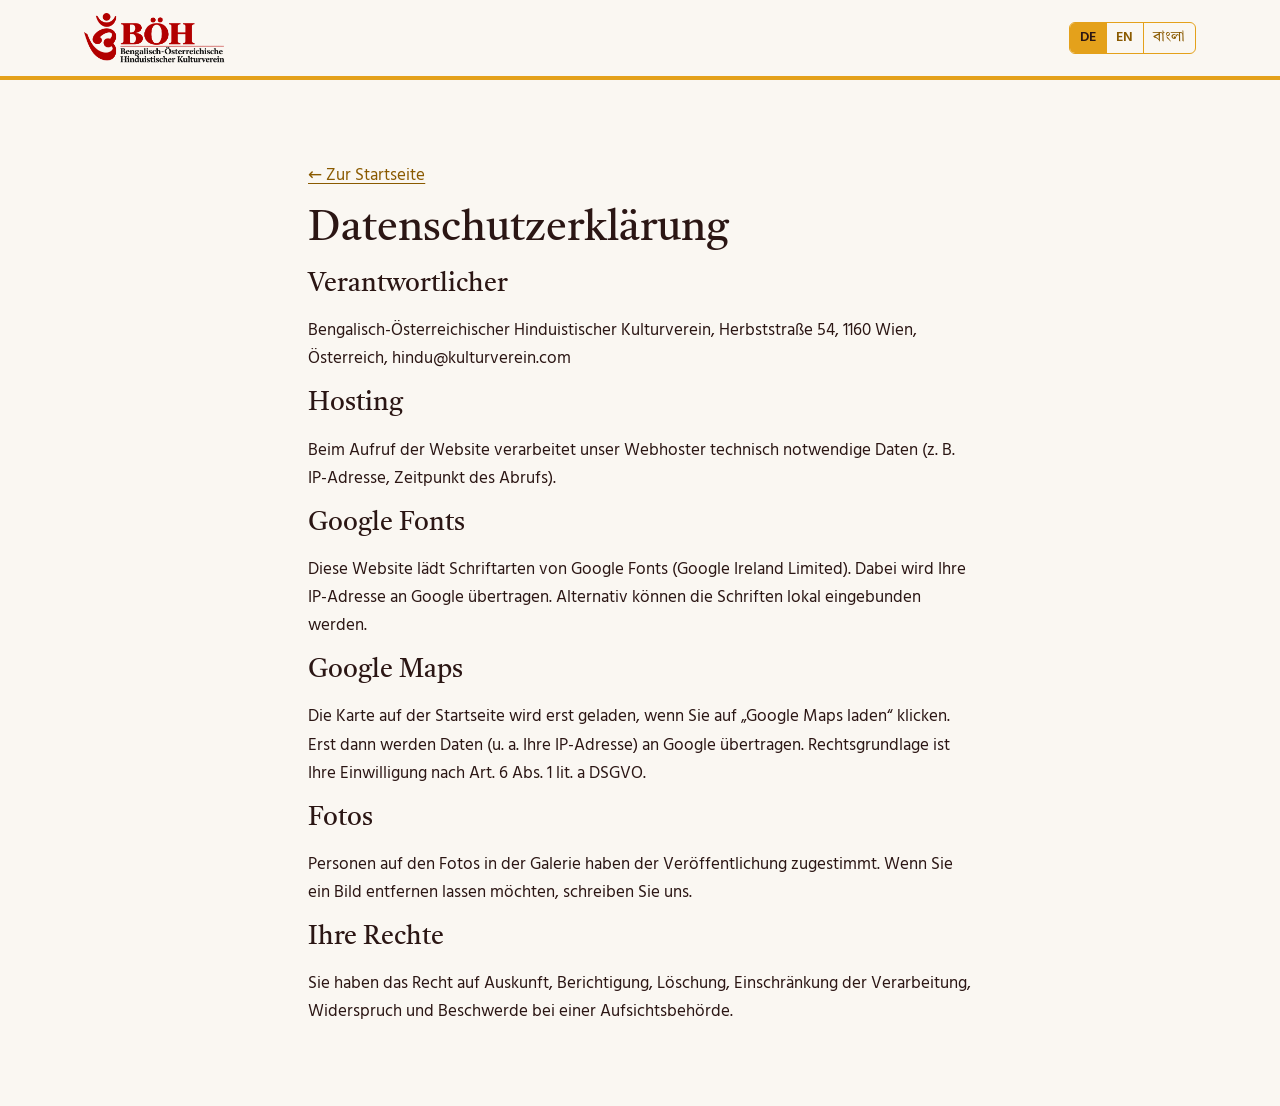
==== datenschutz.html @ 5b04f622 "removed typo and added additonal content" ====
<!DOCTYPE html>
<html lang="de" data-i18n-title="ds.pagetitle">
<head>
  <meta charset="utf-8">
  <meta name="viewport" content="width=device-width, initial-scale=1">
  <meta name="author" content="Oishik Roy">
  <meta name="theme-color" content="#E4A11B">
  <title>Datenschutz · Bengalisch-Österreichischer Hinduistischer Kulturverein</title>
  <link rel="stylesheet" href="https://fonts.googleapis.com/css2?family=Tiro+Bangla&family=Hind+Siliguri:wght@400;600&display=swap">
  <link rel="stylesheet" href="css/style.css">
</head>
<body>
  <header class="site-header">
    <div class="wrap header-inner">
      <a class="brand" href="index.html">
        <picture>
          <source srcset="images/logo-dunkel.png" media="(prefers-color-scheme: dark)">
          <img class="brand-logo" src="images/logo.png" width="545" height="200"
               alt="BÖH – Bengalisch-Österreichischer Hinduistischer Kulturverein – zur Startseite">
        </picture>
      </a>
      <div class="lang" role="group" aria-label="Sprache / Language / ভাষা">
        <button type="button" data-lang="de" lang="de" aria-pressed="true">DE</button>
        <button type="button" data-lang="en" lang="en" aria-pressed="false">EN</button>
        <button type="button" data-lang="bn" lang="bn" aria-pressed="false">বাংলা</button>
      </div>
    </div>
  </header>
  <main class="section">
    <div class="wrap about-inner">
      <p><a href="index.html" data-i18n="sub.back">← Zur Startseite</a></p>
      <h1 class="section-title" data-i18n="ds.title">Datenschutzerklärung</h1>
      <p class="sub-hinweis" data-i18n="sub.hinweis"></p>

      <h2 data-i18n="ds.verantwortlich.h">Verantwortlicher</h2>
      <p data-i18n="ds.verantwortlich.p">Bengalisch-Österreichischer Hinduistischer Kulturverein, Herbststraße 54, 1160 Wien, Österreich, hindu@kulturverein.com</p>

      <h2 data-i18n="ds.hosting.h">Hosting</h2>
      <p data-i18n="ds.hosting.p">Beim Aufruf der Website verarbeitet unser Webhoster technisch notwendige Daten (z. B. IP-Adresse, Zeitpunkt des Abrufs).</p>

      <h2>Google Fonts</h2>
      <p data-i18n="ds.fonts.p">Diese Website lädt Schriftarten von Google Fonts (Google Ireland Limited). Dabei wird Ihre IP-Adresse an Google übertragen. Alternativ können die Schriften lokal eingebunden werden.</p>

      <h2>Google Maps</h2>
      <p data-i18n="ds.maps.p">Die Karte auf der Startseite wird erst geladen, wenn Sie auf „Google Maps laden“ klicken. Erst dann werden Daten (u. a. Ihre IP-Adresse) an Google übertragen. Rechtsgrundlage ist Ihre Einwilligung nach Art. 6 Abs. 1 lit. a DSGVO.</p>

      <h2 data-i18n="ds.fotos.h">Fotos</h2>
      <p data-i18n="ds.fotos.p">Personen auf den Fotos in der Galerie haben der Veröffentlichung zugestimmt. Wenn Sie ein Bild entfernen lassen möchten, schreiben Sie uns.</p>

      <h2 data-i18n="ds.rechte.h">Ihre Rechte</h2>
      <p data-i18n="ds.rechte.p">Sie haben das Recht auf Auskunft, Berichtigung, Löschung, Einschränkung der Verarbeitung, Widerspruch und Beschwerde bei einer Aufsichtsbehörde.</p>
    </div>
  </main>
  <script src="js/i18n.js"></script>
  <script>I18N.init();</script>
</body>
</html>
---- css/style.css ----
/* ------------------------------------------------------------
   Farben: weißer Sari-Stoff mit goldgelbem Rand und
   Ringelblumen-Girlanden. Hier zentral änderbar.
   --akzent: Flächen, Rahmen, Linien
   --akzent-text: Text in Akzentfarbe (im hellen Modus dunkler, damit lesbar)
   --akzent-ink: Schrift auf Akzent-Flächen
   ------------------------------------------------------------ */
:root {
  --ground: #FAF7F2;      /* Sari-Weiß */
  --surface: #FFFFFF;
  --ink: #2B1614;         /* dunkles Braun-Schwarz */
  --muted: #6E5550;
  --akzent: #E4A11B;      /* Goldgelb */
  --akzent-text: #8A5A00;
  --akzent-ink: #2B1614;
  --marigold: #E4A11B;    /* Ringelblume */
  --line: #E8DCD3;
  --shadow: 0 1px 2px rgb(43 22 20 / .06), 0 8px 24px rgb(43 22 20 / .08);

  --font-display: "Tiro Bangla", "Noto Serif Bengali", Georgia, serif;
  --font-body: "Hind Siliguri", "Noto Sans Bengali", system-ui, sans-serif;

  --radius: 6px;
  color-scheme: light;
}

@media (prefers-color-scheme: dark) {
  :root {
    --ground: #1A1011;
    --surface: #24181A;
    --ink: #F4EAE2;
    --muted: #BFA9A2;
    --akzent: #F0B63E;
    --akzent-text: #F0B63E;
    --akzent-ink: #1A1011;
    --marigold: #F0B63E;
    --line: #3A2A2B;
    --shadow: 0 1px 2px rgb(0 0 0 / .3), 0 8px 24px rgb(0 0 0 / .3);
    color-scheme: dark;
  }
}

/* ------------------------------------------------------------ */

*, *::before, *::after { box-sizing: border-box; }

html {
  scroll-behavior: smooth;
  scroll-padding-top: 5rem;
  -webkit-text-size-adjust: 100%;   /* iOS: Schrift im Querformat nicht aufblähen */
  text-size-adjust: 100%;
}
body { -webkit-tap-highlight-color: rgb(228 161 27 / .2); }
@media (prefers-reduced-motion: reduce) { html { scroll-behavior: auto; } }

body {
  margin: 0;
  background: var(--ground);
  color: var(--ink);
  font-family: var(--font-body);
  font-size: 1.0625rem;
  line-height: 1.65;
}

img { max-width: 100%; display: block; }

a { color: var(--akzent-text); text-underline-offset: 3px; }
a:focus-visible, button:focus-visible {
  outline: 3px solid var(--akzent-text);
  outline-offset: 2px;
}

h1, h2, h3 {
  font-family: var(--font-display);
  font-weight: 400;
  line-height: 1.15;
  text-wrap: balance;
  margin: 0;
}

.wrap {
  width: 100%;
  max-width: 72rem;
  margin-inline: auto;
  padding-inline: 1.25rem;
}

/* ---------- Laal-Paar-Bordüre ---------- */
.laal-paar {
  height: 22px;
  background:
    linear-gradient(var(--ground), var(--ground)) 0 4px / 100% 2px no-repeat,
    linear-gradient(var(--ground), var(--ground)) 0 16px / 100% 2px no-repeat,
    var(--akzent);
}

/* ---------- Header ---------- */
.site-header {
  position: sticky;
  top: 0;
  z-index: 20;
  background: var(--ground);
  border-bottom: 4px solid var(--akzent);
}
.header-inner {
  display: flex;
  align-items: center;
  justify-content: space-between;
  gap: 1rem;
  padding-block: .75rem;
}
.brand {
  display: flex;
  flex-direction: column;
  text-decoration: none;
  color: var(--ink);
  line-height: 1.2;
}
.brand-logo { height: 52px; width: auto; }

.nav { display: flex; gap: 1.5rem; margin-left: auto; }

/* ---------- Sprachumschalter ---------- */
.lang {
  display: flex;
  border: 1.5px solid var(--akzent);
  border-radius: var(--radius);
  overflow: hidden;
  flex-shrink: 0;
}
.lang button {
  font: inherit;
  font-size: .85rem;
  font-weight: 600;
  line-height: 1;
  padding: .45rem .6rem;
  background: transparent;
  color: var(--akzent-text);
  border: 0;
  cursor: pointer;
}
.lang button + button { border-left: 1.5px solid var(--akzent); }
.lang button[lang="bn"] { font-family: var(--font-display); font-weight: 400; font-size: .95rem; }
.lang button:hover { background: rgb(228 161 27 / .15); }
.lang button[aria-pressed="true"] { background: var(--akzent); color: var(--akzent-ink); }

/* Auf Bengalisch steht der Festname schon in der Überschrift */
html[lang="bn"] .event-bn { display: none; }
html[lang="bn"] body { line-height: 1.75; }
.nav a {
  color: var(--ink);
  text-decoration: none;
  font-weight: 500;
  padding-block: .25rem;
  border-bottom: 2px solid transparent;
}
.nav a:hover { border-bottom-color: var(--marigold); }

.nav-toggle {
  display: none;
  font: inherit;
  font-weight: 600;
  background: none;
  border: 1.5px solid var(--ink);
  color: var(--ink);
  border-radius: var(--radius);
  padding: .35rem .8rem;
  cursor: pointer;
}

/* Bis Tablet-Breite: Menü hinter „Menü“-Button (auf EN/বাংলা sind die Menüpunkte länger) */
@media (max-width: 1000px) {
  .nav-toggle { display: block; }
  .lang { margin-left: auto; }
  .nav {
    display: none;
    position: absolute;
    top: 100%;
    left: 0;
    right: 0;
    flex-direction: column;
    gap: 0;
    background: var(--ground);
    border-bottom: 4px solid var(--akzent);
    padding: .5rem 1.25rem 1rem;
  }
  .nav.open { display: flex; }
  .nav a { padding-block: .85rem; border-bottom: 1px solid var(--line); font-size: 1.1rem; }
  .nav a:last-child { border-bottom: 0; }
}

@media (max-width: 600px) {
  .brand-logo { height: 42px; }
  .header-inner { gap: .6rem; }
}
@media (max-width: 380px) {
  .brand-logo { height: 32px; }
  .lang button { padding-inline: .45rem; }
}

/* ---------- Touch-Geräte: Finger-freundliche Flächen ---------- */
@media (pointer: coarse) {
  .lang button, .nav-toggle { min-height: 44px; }
  .lang button { min-width: 44px; }
  .btn { padding-block: .85rem; }
  .contact-line a { padding-block: .4rem; }
}

/* ---------- Buttons ---------- */
.btn {
  display: inline-block;
  font: inherit;
  font-weight: 600;
  text-decoration: none;
  padding: .7rem 1.4rem;
  border-radius: var(--radius);
  border: 2px solid var(--akzent);
  cursor: pointer;
  transition: background .15s, color .15s;
}
.btn-primary { background: var(--akzent); color: var(--akzent-ink); }
.btn-ghost { background: transparent; color: var(--akzent-text); }
@media (hover: hover) {
  .btn-primary:hover { background: transparent; color: var(--akzent-text); }
  .btn-ghost:hover { background: var(--akzent); color: var(--akzent-ink); }
}

/* ---------- Hero ---------- */
.hero {
  position: relative;
  padding-block: 4rem 3.5rem;
  overflow: hidden;
  /* Hintergrundbild, links abgedunkelt damit der Text lesbar bleibt.
     Im Hero immer helle Schrift, auch im hellen Modus. */
  --ink: #F7EEE6;
  --muted: #E3D2C8;
  --akzent: #F0B63E;
  --akzent-text: #F0B63E;
  --akzent-ink: #1A1011;
  color: var(--ink);
  background:
    linear-gradient(90deg, rgb(20 8 8 / .8) 0%, rgb(20 8 8 / .62) 50%, rgb(20 8 8 / .45) 100%),
    /* vergrößert und rechtsbündig, damit die Figur links steht und nicht hinter dem Rad */
    url("../images/hero-durga.jpg") right 10% / 140% auto no-repeat,
    #2A0E0E;
}
@media (max-width: 760px) {
  .hero {
    background-image: linear-gradient(rgb(20 8 8 / .7), rgb(20 8 8 / .82)), url("../images/hero-durga.jpg");
    background-size: auto, cover;
    background-position: center, center 30%;
  }
}
.hero-inner {
  position: relative;   /* Inhalt vor den Shiuli-Blüten */
  display: grid;
  grid-template-columns: 1.3fr 1fr;
  align-items: center;
  gap: 2rem;
}
.greeting {
  font-family: var(--font-display);
  font-size: clamp(1.5rem, 3vw, 2rem);
  color: var(--akzent-text);
  margin: 0 0 .25rem;
}
.hero h1 { font-size: clamp(2.6rem, 7vw, 4.75rem); }
.hero-dates {
  margin: .75rem 0 0;
  font-weight: 600;
  color: var(--muted);
  letter-spacing: .02em;
}
.lead { max-width: 34rem; margin: 1.25rem 0 0; }
.hero-actions { display: flex; flex-wrap: wrap; gap: .75rem; margin-top: 1.75rem; }
.countdown {
  margin: 1.25rem 0 0;
  font-size: .95rem;
  color: var(--muted);
}
.countdown strong { color: var(--akzent-text); font-variant-numeric: tabular-nums; }

.hero-art { color: var(--marigold); justify-self: center; display: grid; width: min(100%, 360px); }
/* Rad und Durga-Gesicht liegen übereinander; nur das Rad dreht sich */
.hero-art > * { grid-area: 1 / 1; }
.hero-art > svg { width: 100%; height: auto; }
.alpana { opacity: .9; }
.hero-art > .durga-face {
  width: 36%; place-self: center;   /* füllt den inneren Kreis des Rads */
  filter: drop-shadow(0 2px 6px rgb(0 0 0 / .25));
}
@media (prefers-reduced-motion: no-preference) {
  .alpana { animation: turn 60s linear infinite; }
  .mond-oberflaeche { animation: turn 45s linear infinite; }
  .sternschnuppen span:nth-child(1) { animation: sternschnuppe 4s ease-in 1s infinite; }
  .sternschnuppen span:nth-child(2) { animation: sternschnuppe 5.5s ease-in 2.5s infinite; }
  .sternschnuppen span:nth-child(3) { animation: sternschnuppe 7s ease-in 4s infinite; }
  @keyframes sternschnuppe {
    0%   { opacity: 0; transform: rotate(-32deg) translateX(0); }
    3%   { opacity: 1; }
    14%  { opacity: 0; transform: rotate(-32deg) translateX(-380px); }
    100% { opacity: 0; transform: rotate(-32deg) translateX(-380px); }
  }
  @keyframes turn { to { transform: rotate(360deg); } }
}

@media (max-width: 760px) {
  .hero { padding-block: 2.5rem; }
  .hero-inner { grid-template-columns: 1fr; }
  .hero-art { order: -1; }
  .hero-art { width: 180px; }
}

/* ---------- Sektionen ---------- */
.section { padding-block: 4rem; }
@media (max-width: 600px) { .section { padding-block: 2.75rem; } }
.section-title {
  font-size: clamp(1.9rem, 4vw, 2.6rem);
  margin-bottom: 1rem;
}
.section-intro { max-width: 40rem; color: var(--muted); margin: 0 0 2rem; }

.about-inner { max-width: 44rem; }
/* Hinweis „Deutsche Fassung ist verbindlich“ – nur in EN/BN gefüllt */
.sub-hinweis { font-size: .9rem; font-style: italic; color: var(--muted); }
.sub-hinweis:empty { display: none; }
.about-grid {
  display: grid;
  grid-template-columns: 1fr 1fr;
  gap: 3rem;
  align-items: center;
}
.about-photo { margin: 0 12px 12px 0; }
.about-photo img {
  width: 100%;
  height: auto;
  border-radius: var(--radius);
  box-shadow: 12px 12px 0 var(--akzent);   /* goldener Versatz-Rahmen */
}
@media (max-width: 760px) {
  .about-grid { grid-template-columns: 1fr; gap: 2rem; }
}
.about p { margin: 0 0 1rem; }

/* ---------- Feste ---------- */
.events {
  display: grid;
  grid-template-columns: repeat(2, 1fr);
  gap: 1.25rem;
}
/* Feste: dunkler Nachthimmel mit Shiva rechts, gedimmt.
   Wie im Hero immer helle Schrift; Karten halbtransparent. */
.feste {
  --ink: #F4EAE2;
  --muted: #C8B9C6;
  --surface: rgb(18 12 28 / .6);
  --line: rgb(255 255 255 / .12);
  --akzent: #F0B63E;
  --akzent-text: #F0B63E;
  --akzent-ink: #1A1011;
  --shadow: 0 8px 24px rgb(0 0 0 / .35);
  color: var(--ink);
  position: relative;
  isolation: isolate;
  background: #0B0A17;
}
/* Shiva-Bild als eigene Ebene: so hoch wie der Abschnitt, rechtsbündig,
   nach links weich ausgeblendet (keine harte Bildkante) */
.feste::before,
.feste::after {
  content: "";
  position: absolute;
  z-index: -1;
  pointer-events: none;
}
.feste::before {
  top: 0;
  bottom: 0;
  right: 0;
  aspect-ratio: 736 / 1309;
  background: url("../images/feste-shiva.jpg") center / cover no-repeat;
  -webkit-mask-image: linear-gradient(to right, transparent 0%, #000 55%);
  mask-image: linear-gradient(to right, transparent 0%, #000 55%);
}
/* Abdunkelung darüber: links stärker (Text), rechts schwächer (Shiva).
   Oben und unten zusätzlich ein weicher Übergang zwischen Seitenfarbe und
   Nachthimmel (viele Stufen mit sanft abnehmender Deckkraft, damit keine
   Streifen entstehen) */
.feste {
  --daemmerung-stufen:
    var(--ground) 0%,
    color-mix(in srgb, var(--ground) 90%, transparent) 12%,
    color-mix(in srgb, var(--ground) 72%, transparent) 28%,
    color-mix(in srgb, var(--ground) 50%, transparent) 45%,
    color-mix(in srgb, var(--ground) 28%, transparent) 62%,
    color-mix(in srgb, var(--ground) 12%, transparent) 80%,
    transparent 100%;
  --daemmerung-oben: linear-gradient(to bottom, var(--daemmerung-stufen)) top / 100% 280px no-repeat;
  --daemmerung-unten: linear-gradient(to top, var(--daemmerung-stufen)) bottom / 100% 280px no-repeat;
  padding-block: calc(4rem + 150px);   /* Platz für die Übergänge über und unter dem Inhalt */
}
@media (max-width: 600px) { .feste { padding-block: calc(2.75rem + 120px); } }
.feste::after {
  inset: 0;
  background:
    var(--daemmerung-oben),
    var(--daemmerung-unten),
    linear-gradient(90deg, rgb(8 7 18 / .92) 0%, rgb(8 7 18 / .7) 45%, rgb(8 7 18 / .3) 100%);
}
.feste .wrap { position: relative; }
.mond {
  position: absolute;
  top: -.5rem;
  right: 1.25rem;
  width: clamp(64px, 9vw, 120px);
  height: auto;
  filter: drop-shadow(0 0 22px rgb(255 240 205 / .35));
  pointer-events: none;
}
.mond-oberflaeche { transform-origin: 50px 50px; }

/* Sternschnuppen: fliegen von rechts oben nach links unten, Kopf vorn, Schweif hinten.
   Unterschiedliche Takte, damit es zufällig wirkt. Ohne Animation unsichtbar. */
.sternschnuppen {
  position: absolute;
  top: -2rem;
  right: 0;
  width: min(70%, 620px);
  height: 300px;
  overflow: hidden;
  pointer-events: none;
}
.sternschnuppen span {
  position: absolute;
  width: 120px;
  height: 2px;
  border-radius: 2px;
  background: linear-gradient(90deg, #FFF8E6, rgb(255 248 230 / 0));
  opacity: 0;
  transform: rotate(-32deg);
  transform-origin: left center;
}
.sternschnuppen span::before {   /* leuchtender Kopf */
  content: "";
  position: absolute;
  left: -2px;
  top: -2px;
  width: 6px;
  height: 6px;
  border-radius: 50%;
  background: #FFFDF5;
  box-shadow: 0 0 8px 2px rgb(255 245 215 / .8);
}
.sternschnuppen span:nth-child(1) { top: 30px;  right: 4%; }
.sternschnuppen span:nth-child(2) { top: 110px; right: 30%; width: 90px; }
.sternschnuppen span:nth-child(3) { top: 10px;  right: 48%; width: 150px; }
@media (max-width: 480px) {
  .mond { width: 52px; top: 0; }
  .feste .section-title { padding-right: 64px; }   /* Platz für den Mond */
}

@media (max-width: 760px) {
  /* Handy: Bild füllt den Abschnitt, gleichmäßig abgedunkelt */
  .feste::before { left: 0; aspect-ratio: auto; -webkit-mask-image: none; mask-image: none; }
  .feste::after {
    background:
      var(--daemmerung-oben),
      var(--daemmerung-unten),
      rgb(8 7 18 / .82);
  }
}

/* ---------- Sanftes Einblenden beim Scrollen (Klasse setzt main.js) ---------- */
.reveal { transition: opacity .8s ease, transform .8s ease; }
.reveal:not(.sichtbar) { opacity: 0; transform: translateY(28px); }
.mond.reveal { transition-duration: 1.8s; }
.btn.reveal { transition: opacity .8s ease, transform .8s ease, background .15s, color .15s; }
.mond.reveal:not(.sichtbar) { transform: translateY(60px); }   /* Mondaufgang */

.event {
  display: grid;
  grid-template-columns: 5.5rem 1fr;
  gap: 1.25rem;
  padding: 1.5rem;
  background: var(--surface);
  border: 1px solid var(--line);
  border-radius: var(--radius);
}
.event-featured {
  grid-column: 1 / -1;
  border: 2px solid var(--akzent);
  box-shadow: var(--shadow);
}

/* Shiuli-Blüten: fallen über den ganzen Hero, hinter dem Inhalt, pendeln und drehen sich.
   Unterschiedliche Takte, damit es zufällig wirkt. Ohne Animation unsichtbar. */
.shiuli {
  position: absolute;
  inset: 0;
  z-index: 0;
  pointer-events: none;
  /* Hinter dem Text (linke Spalte) nur zart, damit nichts die Schrift stört */
  -webkit-mask-image: linear-gradient(90deg, rgb(0 0 0 / .18) 0%, rgb(0 0 0 / .18) 52%, #000 64%);
          mask-image: linear-gradient(90deg, rgb(0 0 0 / .18) 0%, rgb(0 0 0 / .18) 52%, #000 64%);
}
.hero-inner { z-index: 1; }
@media (max-width: 760px) {
  /* Handy: Text geht über die ganze Breite, Blüten überall zart */
  .shiuli { -webkit-mask-image: none; mask-image: none; opacity: .3; }
}
.shiuli span {
  position: absolute;
  top: -28px;
  width: 20px;
  height: 20px;
  opacity: 0;
  background: url("data:image/svg+xml,%3Csvg xmlns='http://www.w3.org/2000/svg' viewBox='-12 -12 24 24'%3E%3Cg fill='%23FFFDF7'%3E%3Cellipse cy='-5.5' rx='3' ry='5.5'/%3E%3Cellipse cy='-5.5' rx='3' ry='5.5' transform='rotate(72)'/%3E%3Cellipse cy='-5.5' rx='3' ry='5.5' transform='rotate(144)'/%3E%3Cellipse cy='-5.5' rx='3' ry='5.5' transform='rotate(216)'/%3E%3Cellipse cy='-5.5' rx='3' ry='5.5' transform='rotate(288)'/%3E%3C/g%3E%3Ccircle r='2.6' fill='%23F07A1A'/%3E%3C/svg%3E") center / contain no-repeat;
  filter: drop-shadow(0 1px 2px rgb(0 0 0 / .35));
}
.shiuli span:nth-child(1)  { left: 4%; }
.shiuli span:nth-child(2)  { left: 12%; width: 16px; height: 16px; }
.shiuli span:nth-child(3)  { left: 20%; width: 22px; height: 22px; }
.shiuli span:nth-child(4)  { left: 28%; width: 15px; height: 15px; }
.shiuli span:nth-child(5)  { left: 36%; width: 18px; height: 18px; }
.shiuli span:nth-child(6)  { left: 44%; width: 21px; height: 21px; }
.shiuli span:nth-child(7)  { left: 52%; width: 16px; height: 16px; }
.shiuli span:nth-child(8)  { left: 60%; width: 19px; height: 19px; }
.shiuli span:nth-child(9)  { left: 68%; width: 17px; height: 17px; }
.shiuli span:nth-child(10) { left: 76%; width: 22px; height: 22px; }
.shiuli span:nth-child(11) { left: 84%; width: 15px; height: 15px; }
.shiuli span:nth-child(12) { left: 93%; width: 20px; height: 20px; }
@media (prefers-reduced-motion: no-preference) {
  .shiuli span:nth-child(1)  { animation: shiuli 11s linear 2s infinite; }
  .shiuli span:nth-child(2)  { animation: shiuli 13s linear 7s infinite; }
  .shiuli span:nth-child(3)  { animation: shiuli 10s linear .5s infinite; }
  .shiuli span:nth-child(4)  { animation: shiuli 12s linear 5s infinite; }
  .shiuli span:nth-child(5)  { animation: shiuli 9s linear 3s infinite; }
  .shiuli span:nth-child(6)  { animation: shiuli 11s linear 8.5s infinite; }
  .shiuli span:nth-child(7)  { animation: shiuli 13s linear 1s infinite; }
  .shiuli span:nth-child(8)  { animation: shiuli 10s linear 6s infinite; }
  .shiuli span:nth-child(9)  { animation: shiuli 12s linear 9.5s infinite; }
  .shiuli span:nth-child(10) { animation: shiuli 10s linear 4s infinite; }
  .shiuli span:nth-child(11) { animation: shiuli 14s linear 2.5s infinite; }
  .shiuli span:nth-child(12) { animation: shiuli 11s linear 7.5s infinite; }
  @keyframes shiuli {
    0%   { opacity: 0; transform: translate(0, 0) rotate(0deg); }
    8%   { opacity: .95; }
    25%  { transform: translate(-22px, 160px) rotate(90deg); }
    50%  { transform: translate(16px, 320px) rotate(200deg); }
    75%  { transform: translate(-14px, 480px) rotate(290deg); }
    88%  { opacity: .9; }
    100% { opacity: 0; transform: translate(10px, 640px) rotate(380deg); }
  }
}
.event-date {
  display: flex;
  flex-direction: column;
  align-items: center;
  justify-content: center;
  align-self: start;
  aspect-ratio: 1;
  border: 2px solid var(--marigold);
  border-radius: 50%;
  text-align: center;
  line-height: 1.1;
}
.event-date .day {
  font-family: var(--font-display);
  font-size: 1.2rem;
  color: var(--akzent-text);
  font-variant-numeric: tabular-nums;
}
.event-date .month { font-size: .72rem; text-transform: uppercase; letter-spacing: .08em; color: var(--muted); }
.event-bn { font-family: var(--font-display); color: var(--akzent-text); margin: 0; }
.event h3 { font-size: 1.6rem; margin: .1rem 0 .5rem; }
.event p { margin: 0; }
.event.past { opacity: .55; }

.schedule {
  list-style: none;
  margin: 1.25rem 0 0;
  padding: 0;
  display: grid;
  gap: .4rem;
}
.schedule li {
  display: grid;
  grid-template-columns: 5.5rem 1fr;
  gap: .75rem;
  padding-bottom: .4rem;
  border-bottom: 1px dashed var(--line);
}
.schedule span { font-weight: 600; font-variant-numeric: tabular-nums; }

@media (max-width: 760px) {
  .events { grid-template-columns: 1fr; }
  .event { grid-template-columns: 1fr; gap: .75rem; }
  .event-date { width: 5rem; }
  .schedule li { grid-template-columns: 1fr; gap: 0; }
}

/* ---------- Galerie ---------- */
.gallery {
  display: grid;
  grid-template-columns: repeat(3, 1fr);
  gap: 1rem;
}
.gallery figure { margin: 0; }
.gallery-item {
  display: block;
  width: 100%;
  padding: 0;
  border: 0;
  background: none;
  cursor: zoom-in;
  border-radius: var(--radius);
  overflow: hidden;
}
.gallery-item img {
  width: 100%;
  height: auto;
  aspect-ratio: 4 / 3;
  object-fit: cover;
  transition: transform .3s;
}
@media (hover: hover) {
  .gallery-item:hover img { transform: scale(1.04); }
}
.gallery figcaption { font-size: .9rem; color: var(--muted); margin-top: .4rem; }

@media (max-width: 900px) { .gallery { grid-template-columns: repeat(2, 1fr); } }
@media (max-width: 480px) { .gallery { grid-template-columns: 1fr; } }

/* ---------- Lightbox ---------- */
.lightbox {
  position: fixed;
  inset: 0;
  z-index: 50;
  display: flex;
  align-items: center;
  justify-content: center;
  gap: 1rem;
  padding: 1rem;
  background: rgb(20 10 10 / .92);
}
.lightbox[hidden] { display: none; }
.lightbox figure { margin: 0; max-width: min(1100px, 100%); }
.lightbox img {
  max-height: 80vh;
  max-height: 80dvh;   /* Handy: berücksichtigt ein-/ausfahrende Browserleiste */
  margin-inline: auto;
  border-radius: var(--radius);
  touch-action: pan-y;
  user-select: none;
}
.lightbox figcaption { color: #F4EAE2; text-align: center; margin-top: .75rem; }
.lb-close, .lb-nav {
  background: none;
  border: 0;
  color: #F4EAE2;
  font-size: 2.5rem;
  line-height: 1;
  cursor: pointer;
  padding: .25rem .75rem;
}
.lb-close { position: absolute; top: 1rem; right: 1rem; }
@media (max-width: 600px) {
  .lb-nav { position: absolute; bottom: 1rem; }
  .lb-prev { left: 1rem; }
  .lb-next { right: 1rem; }
}

/* ---------- Tempel & Karte ---------- */
.temple { background: var(--surface); border-block: 1px solid var(--line); }
.temple-inner {
  display: grid;
  grid-template-columns: 1fr 1.4fr;
  gap: 2.5rem;
  align-items: start;
}
.address-card {
  font-style: normal;
  display: grid;
  grid-template-columns: auto 1fr;
  column-gap: 1rem;
  padding: 1.5rem 1.5rem 1.4rem;
  margin: .5rem 0 1.75rem;
  background: var(--ground);
  border: 1px solid var(--line);
  border-left: 6px solid var(--akzent);
  border-radius: var(--radius);
  box-shadow: var(--shadow);
}
.address-card > * { grid-column: 2; }
.address-card svg {
  grid-column: 1;
  grid-row: 1 / span 4;
  width: 2.25rem;
  height: 2.25rem;
  margin-top: .15rem;
  color: var(--akzent-text);
}
.addr-label {
  font-size: .75rem;
  text-transform: uppercase;
  letter-spacing: .1em;
  color: var(--muted);
  font-weight: 600;
}
.addr-street {
  font-family: var(--font-display);
  font-size: clamp(1.7rem, 3.2vw, 2.1rem);
  line-height: 1.15;
  margin-top: .15rem;
}
.addr-city { font-size: 1.2rem; }
.addr-name { font-size: .9rem; color: var(--muted); margin-top: .6rem; }

.map {
  aspect-ratio: 4 / 3;
  max-width: 100%;
  border: 2px solid var(--akzent);
  border-radius: var(--radius);
  overflow: hidden;
  background:
    repeating-linear-gradient(45deg, transparent 0 14px, rgb(228 161 27 / .1) 14px 15px),
    var(--ground);
}
.map iframe { width: 100%; height: 100%; border: 0; display: block; }
.map-consent {
  height: 100%;
  display: flex;
  flex-direction: column;
  align-items: center;
  justify-content: center;
  text-align: center;
  padding: 1.5rem;
  gap: .25rem;
}
.map-consent p { margin: 0 0 .5rem; max-width: 26rem; font-size: .95rem; }

@media (max-width: 760px) {
  .temple-inner { grid-template-columns: 1fr; }
  .map { aspect-ratio: 1; }
}

/* ---------- Kontakt ---------- */
.contact { max-width: 44rem; }
.contact-line {
  display: flex;
  flex-wrap: wrap;
  gap: .25rem 1rem;
  align-items: baseline;
  margin: .5rem 0;
}
.contact-line span {
  min-width: 5rem;
  font-size: .75rem;
  text-transform: uppercase;
  letter-spacing: .1em;
  color: var(--muted);
  font-weight: 600;
}
.contact-line a { font-size: 1.15rem; }
.contact-tech { margin-top: 1.5rem; }
.contact-tech a { overflow-wrap: anywhere; }

/* ---------- Footer ---------- */
.site-footer {
  background: var(--akzent);
  color: var(--akzent-ink);
  padding-block: 1.25rem;
  border-top: 6px double var(--akzent-text);
}
.footer-inner {
  display: flex;
  flex-wrap: wrap;
  justify-content: space-between;
  align-items: center;
  gap: .5rem 2rem;
}
.footer-inner p { margin: 0; }
.footer-bn { font-family: var(--font-display); font-size: 1.3rem; }
.site-footer a { color: inherit; }
.footer-inner .footer-credit {
  flex-basis: 100%;
  margin-top: .25rem;
  padding-top: .6rem;
  border-top: 1px solid color-mix(in srgb, currentColor 35%, transparent);
  text-align: center;
  font-size: .9rem;
  font-weight: 600;
  letter-spacing: .03em;
}
.footer-credit a { text-decoration-thickness: 2px; text-underline-offset: 3px; }
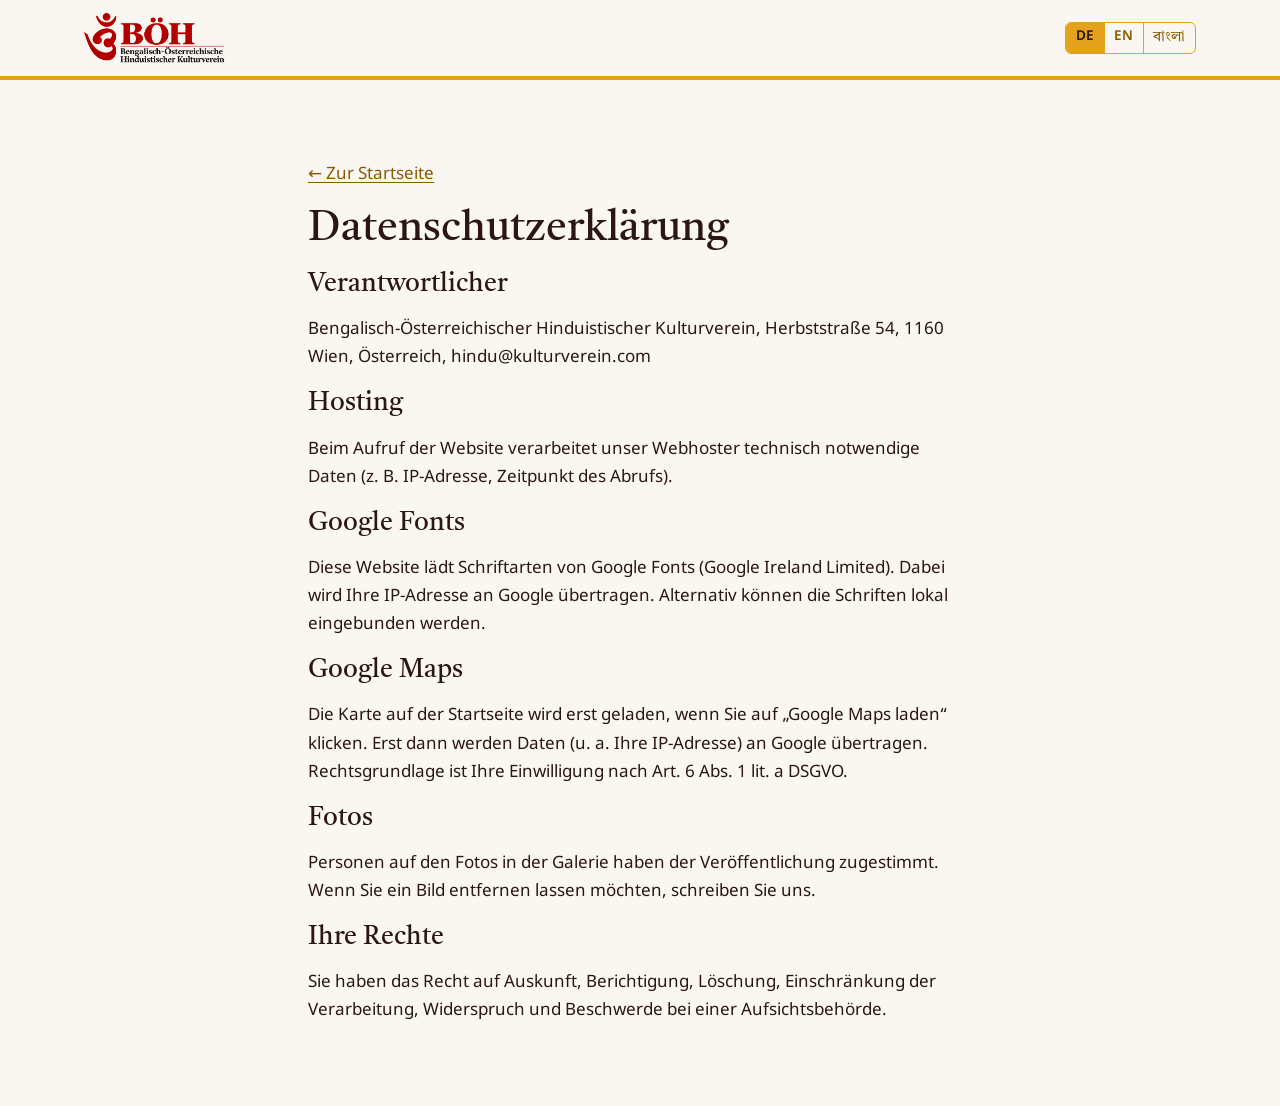
==== commit e9c68f02: "added tel numbers and opening times, fixed numbers in bengali translation" ====
--- a/datenschutz.html
+++ b/datenschutz.html
@@ -7,6 +7,7 @@
   <meta name="theme-color" content="#E4A11B">
   <title>Datenschutz · Bengalisch-Österreichischer Hinduistischer Kulturverein</title>
   <link rel="stylesheet" href="https://fonts.googleapis.com/css2?family=Tiro+Bangla&family=Hind+Siliguri:wght@400;600&display=swap">
+  <link rel="stylesheet" href="https://fonts.googleapis.com/css2?family=Noto+Sans+Bengali:wght@400;600&text=%E0%A7%A6%E0%A7%A7%E0%A7%A8%E0%A7%A9%E0%A7%AA%E0%A7%AB%E0%A7%AC%E0%A7%AD%E0%A7%AE%E0%A7%AF&display=swap">
   <link rel="stylesheet" href="css/style.css">
 </head>
 <body>
--- a/css/style.css
+++ b/css/style.css
@@ -18,7 +18,9 @@
   --shadow: 0 1px 2px rgb(43 22 20 / .06), 0 8px 24px rgb(43 22 20 / .08);
 
   --font-display: "Tiro Bangla", "Noto Serif Bengali", Georgia, serif;
-  --font-body: "Hind Siliguri", "Noto Sans Bengali", system-ui, sans-serif;
+  /* Noto Sans Bengali wird nur mit den Ziffern ০–৯ geladen: Die ১ von Hind Siliguri
+     ist kaum von der ৬ zu unterscheiden. Alle anderen Zeichen kommen aus Hind Siliguri. */
+  --font-body: "Noto Sans Bengali", "Hind Siliguri", system-ui, sans-serif;
 
   --radius: 6px;
   color-scheme: light;
@@ -295,6 +297,13 @@
   .sternschnuppen span:nth-child(1) { animation: sternschnuppe 4s ease-in 1s infinite; }
   .sternschnuppen span:nth-child(2) { animation: sternschnuppe 5.5s ease-in 2.5s infinite; }
   .sternschnuppen span:nth-child(3) { animation: sternschnuppe 7s ease-in 4s infinite; }
+  .sternschnuppen span:nth-child(4) { animation: sternschnuppe 6.3s ease-in 3.2s infinite; }
+  .sternschnuppen span:nth-child(5) { animation: sternschnuppe 8.5s ease-in 5.5s infinite; }
+  .sternschnuppen span:nth-child(6) { animation: sternschnuppe 4.7s ease-in 0.3s infinite; }
+  .sternschnuppen span:nth-child(7) { animation: sternschnuppe 9.2s ease-in 6.8s infinite; }
+  .sternschnuppen span:nth-child(8) { animation: sternschnuppe 7.7s ease-in 1.8s infinite; }
+  .sternschnuppen span:nth-child(9) { animation: sternschnuppe 10.4s ease-in 7.5s infinite; }
+  .sternschnuppen span:nth-child(10) { animation: sternschnuppe 5.9s ease-in 4.6s infinite; }
   @keyframes sternschnuppe {
     0%   { opacity: 0; transform: rotate(-32deg) translateX(0); }
     3%   { opacity: 1; }
@@ -454,6 +463,13 @@
 .sternschnuppen span:nth-child(1) { top: 30px;  right: 4%; }
 .sternschnuppen span:nth-child(2) { top: 110px; right: 30%; width: 90px; }
 .sternschnuppen span:nth-child(3) { top: 10px;  right: 48%; width: 150px; }
+.sternschnuppen span:nth-child(4) { top: 70px;  right: 62%; width: 100px; }
+.sternschnuppen span:nth-child(5) { top: 160px; right: 12%; width: 80px; }
+.sternschnuppen span:nth-child(6) { top: 50px;  right: 20%; width: 130px; }
+.sternschnuppen span:nth-child(7) { top: 130px; right: 75%; width: 70px; }
+.sternschnuppen span:nth-child(8) { top: 90px;  right: 40%; width: 110px; }
+.sternschnuppen span:nth-child(9) { top: 20px;  right: 85%; width: 90px; }
+.sternschnuppen span:nth-child(10) { top: 190px; right: 52%; width: 120px; }
 @media (max-width: 480px) {
   .mond { width: 52px; top: 0; }
   .feste .section-title { padding-right: 64px; }   /* Platz für den Mond */
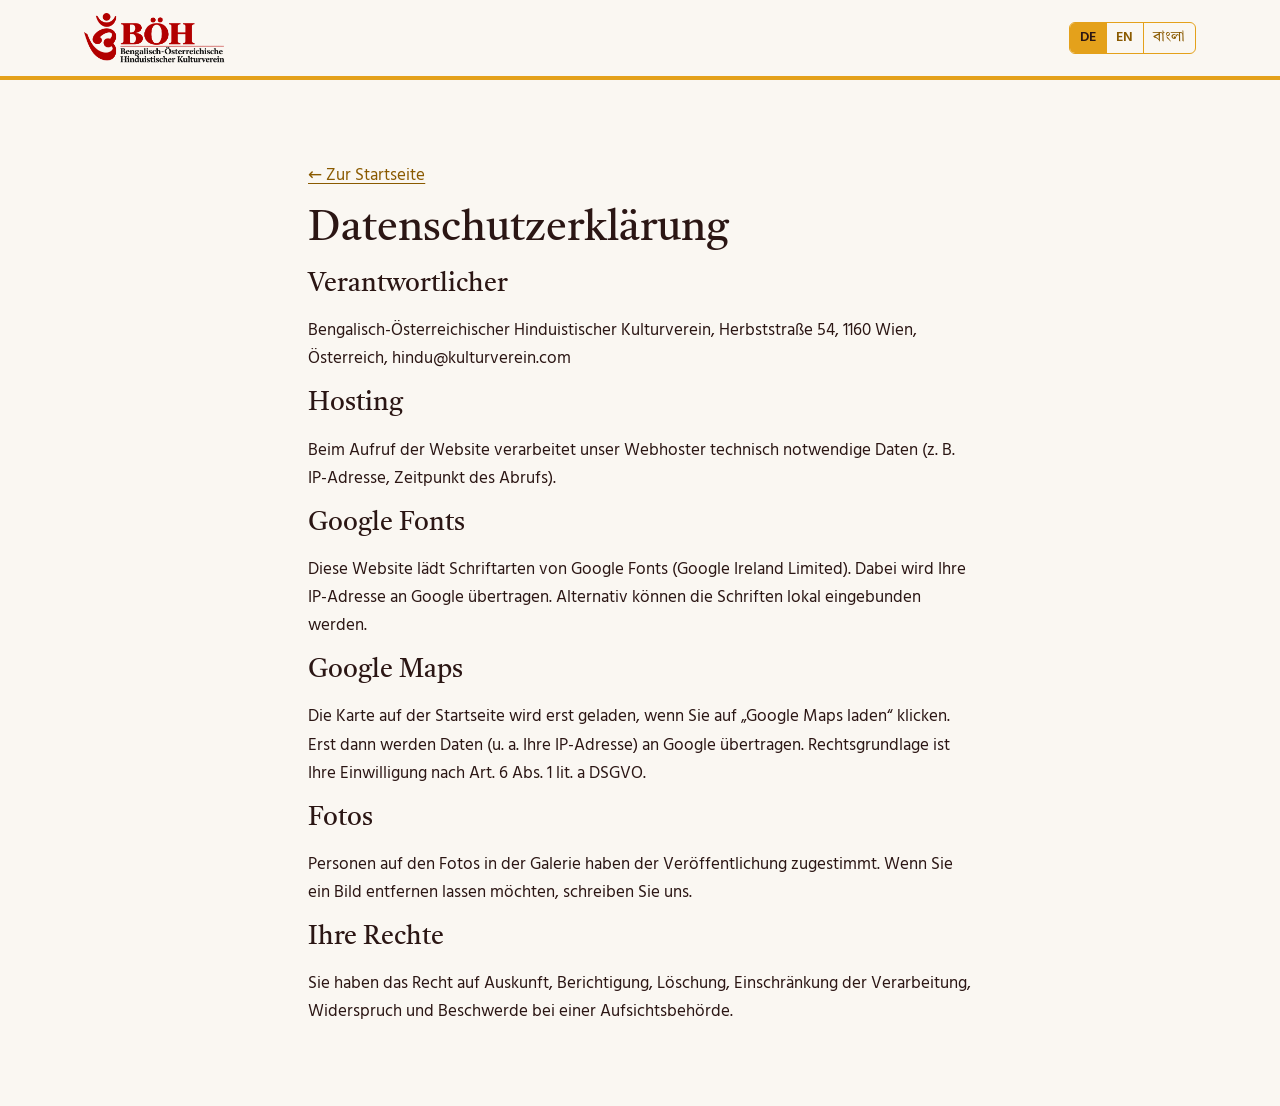
==== commit d402308b: "changed bangla font" ====
--- a/datenschutz.html
+++ b/datenschutz.html
@@ -7,8 +7,8 @@
   <meta name="theme-color" content="#E4A11B">
   <title>Datenschutz · Bengalisch-Österreichischer Hinduistischer Kulturverein</title>
   <link rel="stylesheet" href="https://fonts.googleapis.com/css2?family=Tiro+Bangla&family=Hind+Siliguri:wght@400;600&display=swap">
-  <link rel="stylesheet" href="https://fonts.googleapis.com/css2?family=Noto+Sans+Bengali:wght@400;600&text=%E0%A7%A6%E0%A7%A7%E0%A7%A8%E0%A7%A9%E0%A7%AA%E0%A7%AB%E0%A7%AC%E0%A7%AD%E0%A7%AE%E0%A7%AF&display=swap">
-  <link rel="stylesheet" href="css/style.css">
+  <link rel="stylesheet" href="https://fonts.googleapis.com/css2?family=Noto+Sans+Bengali:wght@400;500;600&display=swap">
+  <link rel="stylesheet" href="css/style.css?v=2">
 </head>
 <body>
   <header class="site-header">
@@ -52,7 +52,7 @@
       <p data-i18n="ds.rechte.p">Sie haben das Recht auf Auskunft, Berichtigung, Löschung, Einschränkung der Verarbeitung, Widerspruch und Beschwerde bei einer Aufsichtsbehörde.</p>
     </div>
   </main>
-  <script src="js/i18n.js"></script>
+  <script src="js/i18n.js?v=2"></script>
   <script>I18N.init();</script>
 </body>
 </html>
--- a/css/style.css
+++ b/css/style.css
@@ -18,9 +18,7 @@
   --shadow: 0 1px 2px rgb(43 22 20 / .06), 0 8px 24px rgb(43 22 20 / .08);
 
   --font-display: "Tiro Bangla", "Noto Serif Bengali", Georgia, serif;
-  /* Noto Sans Bengali wird nur mit den Ziffern ০–৯ geladen: Die ১ von Hind Siliguri
-     ist kaum von der ৬ zu unterscheiden. Alle anderen Zeichen kommen aus Hind Siliguri. */
-  --font-body: "Noto Sans Bengali", "Hind Siliguri", system-ui, sans-serif;
+  --font-body: "Hind Siliguri", "Noto Sans Bengali", system-ui, sans-serif;
 
   --radius: 6px;
   color-scheme: light;
@@ -149,6 +147,9 @@
 /* Auf Bengalisch steht der Festname schon in der Überschrift */
 html[lang="bn"] .event-bn { display: none; }
 html[lang="bn"] body { line-height: 1.75; }
+/* Bengalischer Fließtext in Noto Sans Bengali: In Hind Siliguri ist die ১
+   kaum von der ৬ zu unterscheiden. */
+html[lang="bn"] { --font-body: "Noto Sans Bengali", system-ui, sans-serif; }
 .nav a {
   color: var(--ink);
   text-decoration: none;
